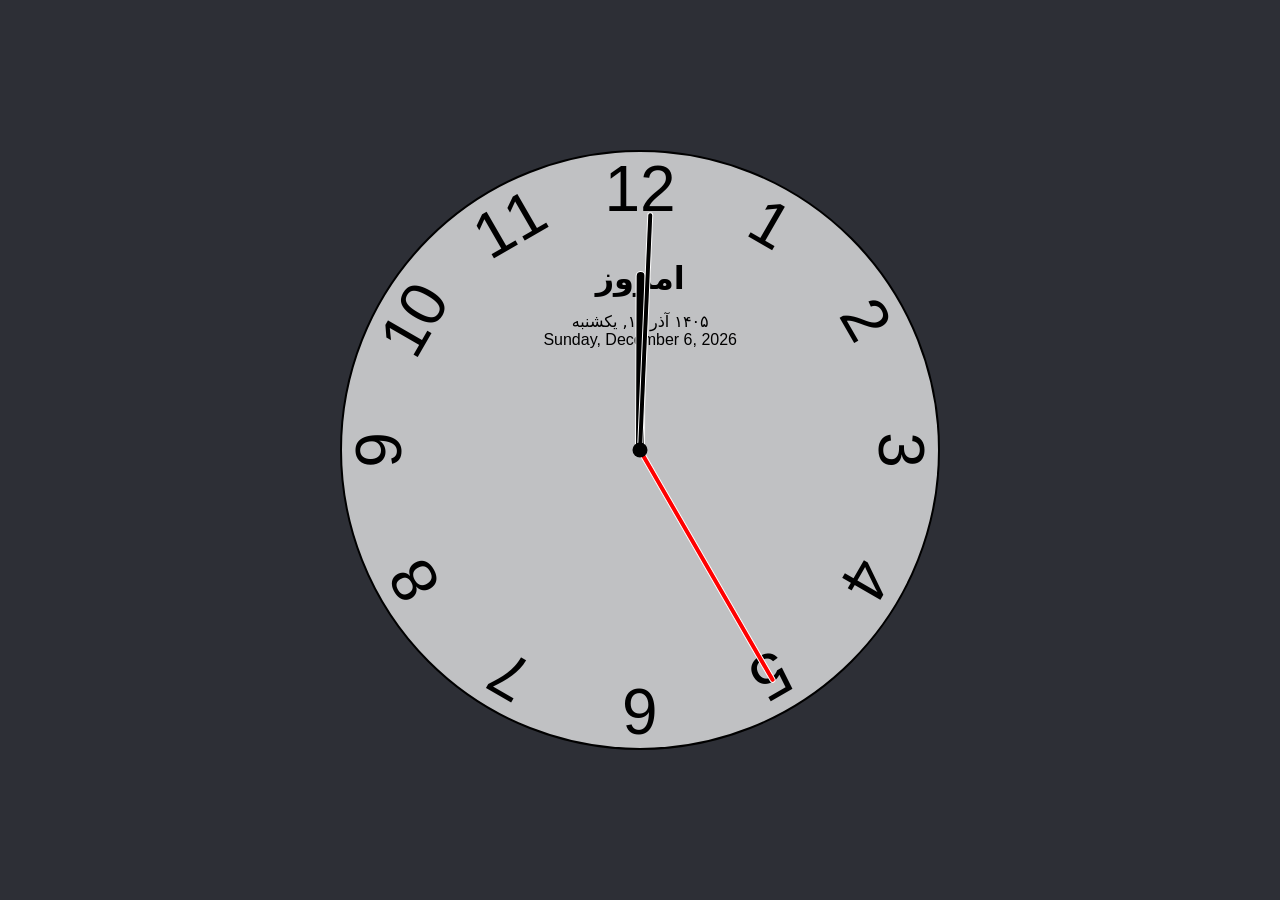
==== index.html @ d176ca95 "Get Start" ====
<!DOCTYPE html>
<html dir="rtl" lang="fa">
  <head>
    <meta charset="UTF-8" />
    <title>تاریخ فارسی</title>
    <meta name="description" content="تاریخ فارسی" />
    <meta name="expires" content="never" />
    <meta name="apple-mobile-web-app-title" content="تاریخ فا" />
    <meta http-equiv="X-UA-Compatible" content="IE=edge" />
    <meta http-equiv="Content-Type" content="text/html; charset=utf-8" />
    <meta name="robots" content="index,follow,notranslate" />
    <link rel="alternate" hreflang="fa-IR" href="https://fa-date.onfing.ir/" />
    <meta property="og:title" content="تاریخ فارسی" />
    <meta property="og:description" content="تاریخ فارسی" />
    <meta property="og:url" content="https://fa-date.onfing.ir/" />
    <meta property="og:type" content="website" />
    <meta property="og:image" content="/assets/favicon.ico" />
    <meta property="og:image:alt" content="تاریخ فارسی" />
    <meta property="og:locale" content="fa_IR" />
    <meta property="og:site_name" content="تاریخ فارسی" />
    <link rel="canonical" href="https://fa-date.onfing.ir/" />
    <meta name="viewport" content="width=device-width, initial-scale=1.0" />
    <meta name="theme-color" content="#000000" />
    <meta name="application-name" content="تاریخ فارسی" />
    <meta name="apple-mobile-web-app-capable" content="yes" />
    <meta name="apple-mobile-web-app-status-bar-style" content="default" />
    <meta name="format-detection" content="telephone=no" />
    <meta name="mobile-web-app-capable" content="yes" />
    <meta name="googlebot" content="index, follow" />
    <meta name="google" content="notranslate" />
    <link
      rel="apple-touch-icon"
      sizes="36x36"
      href="/assets/icon/favicon-36x36.png"
    />
    <link
      rel="apple-touch-icon"
      sizes="96x96"
      href="/assets/icon/favicon-96x96.png"
    />
    <link
      rel="apple-touch-icon"
      sizes="144x144"
      href="/assets/icon/favicon-144x144.png"
    />
    <link
      rel="apple-touch-icon"
      sizes="192x192"
      href="/assets/icon/favicon-192x192.png"
    />
    <link
      rel="apple-touch-icon"
      sizes="512x512"
      href="/assets/icon/favicon-512x512.png"
    />
    <link
      rel="icon"
      type="image/png"
      sizes="36x36"
      href="/assets/icon/favicon-36x36.png"
    />
    <link
      rel="icon"
      type="image/png"
      sizes="96x96"
      href="/assets/icon/favicon-96x96.png"
    />
    <link
      rel="icon"
      type="image/png"
      sizes="192x192"
      href="/assets/icon/favicon-192x192.png"
    />
    <link rel="icon" type="image/x-icon" href="/assets/favicon.ico" />
    <link rel="shortcut icon" href="/assets/favicon.ico" />
    <link rel="manifest" href="/manifest.json" />
    <link rel="stylesheet" href="style.css" />
    <script type="module">
      (function(){const n=document.createElement("link").relList;if(n&&n.supports&&n.supports("modulepreload"))return;for(const e of document.querySelectorAll('link[rel="modulepreload"]'))r(e);new MutationObserver(e=>{for(const t of e)if(t.type==="childList")for(const a of t.addedNodes)a.tagName==="LINK"&&a.rel==="modulepreload"&&r(a)}).observe(document,{childList:!0,subtree:!0});function o(e){const t={};return e.integrity&&(t.integrity=e.integrity),e.referrerpolicy&&(t.referrerPolicy=e.referrerpolicy),e.crossorigin==="use-credentials"?t.credentials="include":e.crossorigin==="anonymous"?t.credentials="omit":t.credentials="same-origin",t}function r(e){if(e.ep)return;e.ep=!0;const t=o(e);fetch(e.href,t)}})();function c(){let s;const n=e=>{document.getElementById("one").innerHTML=e.fa,document.getElementById("two").innerHTML=e.en},o=()=>{const e=new Date,t=new Intl.DateTimeFormat("fa-IR",{dateStyle:"full"}),a=new Intl.DateTimeFormat("en-US",{dateStyle:"full"});s=a.format(e),n({fa:t.format(e),en:a.format(e)})},r=()=>{const e=new Date,t=new Intl.DateTimeFormat("en-US",{dateStyle:"full"});if(t.format(e)!==s){const a=new Intl.DateTimeFormat("fa-IR",{dateStyle:"full"});s=t.format(e),n({fa:a.format(e),en:t.format(e)})}};o(),setInterval(r,1e3)}function l(){const s=()=>{const o=new Date,r=o.getSeconds()/60,e=(r+o.getMinutes())/60,t=(e+o.getHours())/12;n(document.querySelector("[data-second-hand]"),r),n(document.querySelector("[data-minute-hand]"),e),n(document.querySelector("[data-hour-hand]"),t)};function n(o,r){o.style.setProperty("--rotation",r*360)}s(),setInterval(s,1e3)}c();l();
    </script>
  </head>
  <body>
    <div class="clock">
      <div class="App">
        <div>
          <h1 class="font">امروز</h1>
        </div>
        <div>
          <span id="one" class="font"></span>
          <br />
          <span id="two"></span>
        </div>
      </div>
      <div class="hand hour" data-hour-hand></div>
      <div class="hand minute" data-minute-hand></div>
      <div class="hand second" data-second-hand></div>

      <div class="number number1">1</div>
      <div class="number number2">2</div>
      <div class="number number3">3</div>
      <div class="number number4">4</div>
      <div class="number number5">5</div>
      <div class="number number6">6</div>
      <div class="number number7">7</div>
      <div class="number number8">8</div>
      <div class="number number9">9</div>
      <div class="number number10">10</div>
      <div class="number number11">11</div>
      <div class="number number12">12</div>
    </div>
  </body>
</html>
---- style.css ----
* {
  box-sizing: border-box;
  font-family: Gotham Rounded, sans-serif;
  margin: 0;
}

body {
  background-color: #2d2f36;
  place-items: center;
  display: flex;
  justify-content: center;
  align-items: center;
  min-height: 100vh;
  overflow: hidden;
}

.font {
  font-family: system-ui, sans-serif;
  margin-bottom: 15px;
}

.App {
  position: absolute;
  top: 18%;
  right: calc(50% - 97px);
  text-align: center;
}

.clock {
  width: 600px;
  height: 600px;
  background-color: rgba(255, 255, 255, 0.7);
  border-radius: 50%;
  border: 2px solid black;
  position: relative;
}

.clock .number {
  --rotation: 0;
  position: absolute;
  width: 100%;
  height: 100%;
  text-align: center;
  font-size: 4rem;
  transform: rotate(var(--rotation));
}

.clock .number1 {
  --rotation: 30deg;
}
.clock .number2 {
  --rotation: 60deg;
}
.clock .number3 {
  --rotation: 90deg;
}
.clock .number4 {
  --rotation: 120deg;
}
.clock .number5 {
  --rotation: 150deg;
}
.clock .number6 {
  --rotation: 180deg;
}
.clock .number7 {
  --rotation: 210deg;
}
.clock .number8 {
  --rotation: 240deg;
}
.clock .number9 {
  --rotation: 270deg;
}
.clock .number10 {
  --rotation: 300deg;
}
.clock .number11 {
  --rotation: 330deg;
}

.clock .hand {
  --rotation: 0;
  position: absolute;
  bottom: 50%;
  left: 50%;

  border: 1px solid white;
  border-top-left-radius: 10px;
  border-top-right-radius: 10px;
  transform-origin: bottom;
  z-index: 10;
  transform: translate(-50%) rotate(calc(var(--rotation) * 1deg));
}

.clock .hand.second {
  background-color: red;
  width: 6px;
  height: 45%;
}

.clock .hand.minute {
  background-color: black;
  width: 6px;
  height: 40%;
}

.clock .hand.hour {
  background-color: black;
  width: 10px;
  height: 30%;
}

.clock::after {
  content: "";
  position: absolute;
  background-color: black;
  z-index: 11;
  width: 15px;
  height: 15px;
  top: 50%;
  left: 50%;
  transform: translate(-50%, -50%);
  border-radius: 50%;
}
@media screen and (max-width: 600px) {
  .clock {
    zoom: 60%;
  }
}
@media screen and (max-width: 500px) {
  .clock {
    zoom: 50%;
  }
}

@media screen and (max-width: 400px) {
  .clock {
    zoom: 40%;
  }
}
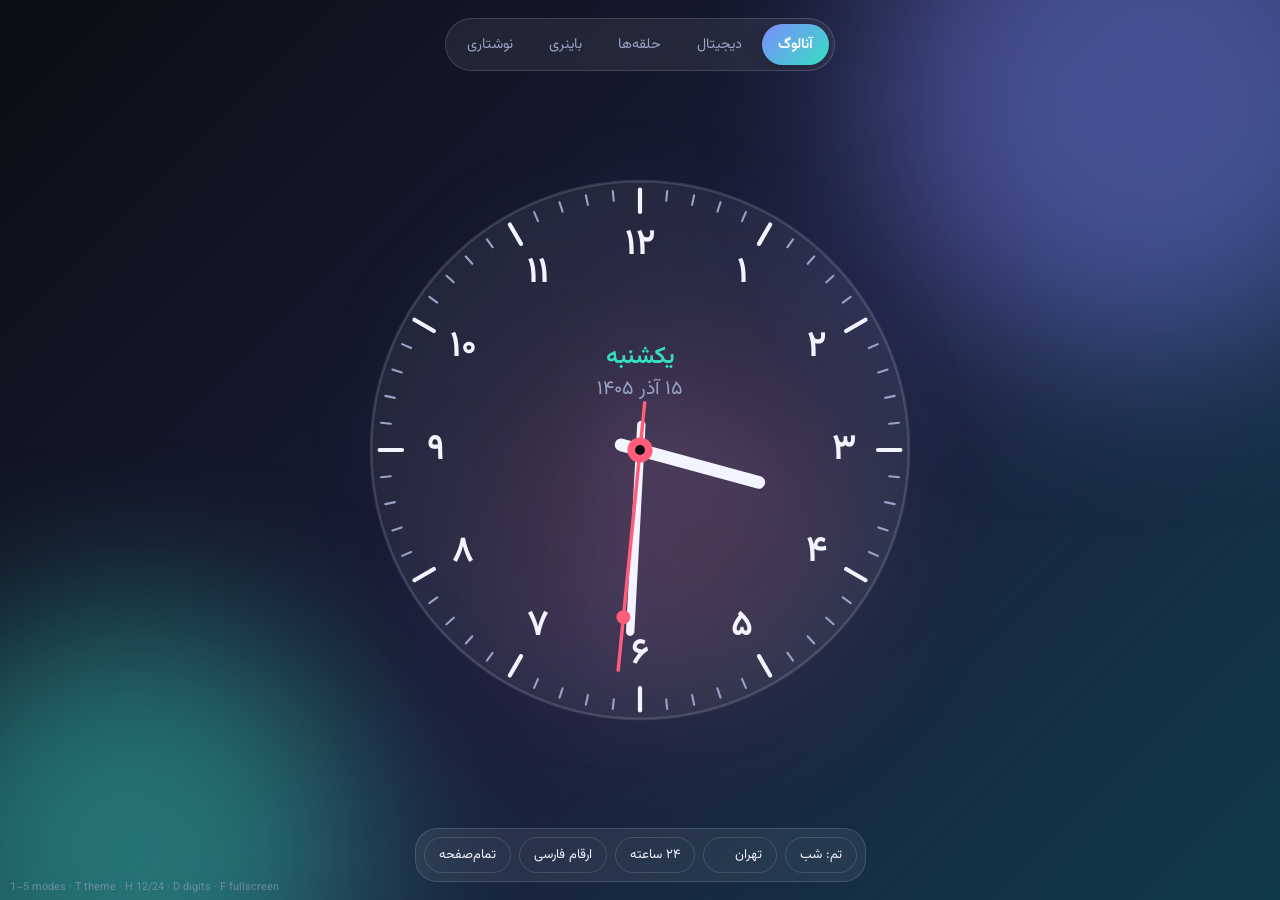
==== commit ee465951: "2" ====
--- a/index.html
+++ b/index.html
@@ -1,112 +1,1072 @@
-<!DOCTYPE html>
+<!doctype html>
 <html dir="rtl" lang="fa">
   <head>
     <meta charset="UTF-8" />
-    <title>تاریخ فارسی</title>
-    <meta name="description" content="تاریخ فارسی" />
-    <meta name="expires" content="never" />
-    <meta name="apple-mobile-web-app-title" content="تاریخ فا" />
-    <meta http-equiv="X-UA-Compatible" content="IE=edge" />
-    <meta http-equiv="Content-Type" content="text/html; charset=utf-8" />
+    <title>تاریخ و ساعت فارسی</title>
+    <meta
+      name="description"
+      content="ساعت و تاریخ فارسی با حالت‌های مختلف نمایش زمان"
+    />
+    <meta name="viewport" content="width=device-width, initial-scale=1.0" />
+    <meta name="theme-color" content="#0b0d14" />
     <meta name="robots" content="index,follow,notranslate" />
-    <link rel="alternate" hreflang="fa-IR" href="https://fa-date.onfing.ir/" />
-    <meta property="og:title" content="تاریخ فارسی" />
-    <meta property="og:description" content="تاریخ فارسی" />
-    <meta property="og:url" content="https://fa-date.onfing.ir/" />
-    <meta property="og:type" content="website" />
-    <meta property="og:image" content="/assets/favicon.ico" />
-    <meta property="og:image:alt" content="تاریخ فارسی" />
+    <meta name="google" content="notranslate" />
+    <meta property="og:title" content="تاریخ و ساعت فارسی" />
     <meta property="og:locale" content="fa_IR" />
-    <meta property="og:site_name" content="تاریخ فارسی" />
-    <link rel="canonical" href="https://fa-date.onfing.ir/" />
-    <meta name="viewport" content="width=device-width, initial-scale=1.0" />
-    <meta name="theme-color" content="#000000" />
-    <meta name="application-name" content="تاریخ فارسی" />
-    <meta name="apple-mobile-web-app-capable" content="yes" />
-    <meta name="apple-mobile-web-app-status-bar-style" content="default" />
-    <meta name="format-detection" content="telephone=no" />
-    <meta name="mobile-web-app-capable" content="yes" />
-    <meta name="googlebot" content="index, follow" />
-    <meta name="google" content="notranslate" />
+    <link rel="preconnect" href="https://fonts.googleapis.com" />
     <link
-      rel="apple-touch-icon"
-      sizes="36x36"
-      href="/assets/icon/favicon-36x36.png"
+      href="https://fonts.googleapis.com/css2?family=Vazirmatn:wght@300;400;600;800&display=swap"
+      rel="stylesheet"
     />
-    <link
-      rel="apple-touch-icon"
-      sizes="96x96"
-      href="/assets/icon/favicon-96x96.png"
-    />
-    <link
-      rel="apple-touch-icon"
-      sizes="144x144"
-      href="/assets/icon/favicon-144x144.png"
-    />
-    <link
-      rel="apple-touch-icon"
-      sizes="192x192"
-      href="/assets/icon/favicon-192x192.png"
-    />
-    <link
-      rel="apple-touch-icon"
-      sizes="512x512"
-      href="/assets/icon/favicon-512x512.png"
-    />
-    <link
-      rel="icon"
-      type="image/png"
-      sizes="36x36"
-      href="/assets/icon/favicon-36x36.png"
-    />
-    <link
-      rel="icon"
-      type="image/png"
-      sizes="96x96"
-      href="/assets/icon/favicon-96x96.png"
-    />
-    <link
-      rel="icon"
-      type="image/png"
-      sizes="192x192"
-      href="/assets/icon/favicon-192x192.png"
-    />
-    <link rel="icon" type="image/x-icon" href="/assets/favicon.ico" />
-    <link rel="shortcut icon" href="/assets/favicon.ico" />
-    <link rel="manifest" href="/manifest.json" />
-    <link rel="stylesheet" href="style.css" />
-    <script type="module">
-      (function(){const n=document.createElement("link").relList;if(n&&n.supports&&n.supports("modulepreload"))return;for(const e of document.querySelectorAll('link[rel="modulepreload"]'))r(e);new MutationObserver(e=>{for(const t of e)if(t.type==="childList")for(const a of t.addedNodes)a.tagName==="LINK"&&a.rel==="modulepreload"&&r(a)}).observe(document,{childList:!0,subtree:!0});function o(e){const t={};return e.integrity&&(t.integrity=e.integrity),e.referrerpolicy&&(t.referrerPolicy=e.referrerpolicy),e.crossorigin==="use-credentials"?t.credentials="include":e.crossorigin==="anonymous"?t.credentials="omit":t.credentials="same-origin",t}function r(e){if(e.ep)return;e.ep=!0;const t=o(e);fetch(e.href,t)}})();function c(){let s;const n=e=>{document.getElementById("one").innerHTML=e.fa,document.getElementById("two").innerHTML=e.en},o=()=>{const e=new Date,t=new Intl.DateTimeFormat("fa-IR",{dateStyle:"full"}),a=new Intl.DateTimeFormat("en-US",{dateStyle:"full"});s=a.format(e),n({fa:t.format(e),en:a.format(e)})},r=()=>{const e=new Date,t=new Intl.DateTimeFormat("en-US",{dateStyle:"full"});if(t.format(e)!==s){const a=new Intl.DateTimeFormat("fa-IR",{dateStyle:"full"});s=t.format(e),n({fa:a.format(e),en:t.format(e)})}};o(),setInterval(r,1e3)}function l(){const s=()=>{const o=new Date,r=o.getSeconds()/60,e=(r+o.getMinutes())/60,t=(e+o.getHours())/12;n(document.querySelector("[data-second-hand]"),r),n(document.querySelector("[data-minute-hand]"),e),n(document.querySelector("[data-hour-hand]"),t)};function n(o,r){o.style.setProperty("--rotation",r*360)}s(),setInterval(s,1e3)}c();l();
+    <style>
+      :root {
+        --bg1: #0b0d14;
+        --bg2: #1b1f3b;
+        --bg3: #0f3a4a;
+        --card: rgba(255, 255, 255, 0.07);
+        --card-b: rgba(255, 255, 255, 0.14);
+        --fg: #f2f4ff;
+        --muted: #9aa3c7;
+        --accent: #7c8cff;
+        --accent2: #35e0c2;
+        --face: rgba(255, 255, 255, 0.06);
+        --hand: #f2f4ff;
+        --sec: #ff5d7a;
+        --glow: 0 0 40px rgba(124, 140, 255, 0.35);
+      }
+      body[data-theme="light"] {
+        --bg1: #eef1fb;
+        --bg2: #dfe6ff;
+        --bg3: #e6f7f3;
+        --card: rgba(255, 255, 255, 0.65);
+        --card-b: rgba(20, 30, 70, 0.12);
+        --fg: #161a33;
+        --muted: #5b6389;
+        --accent: #4357ff;
+        --accent2: #0fb59a;
+        --face: rgba(255, 255, 255, 0.7);
+        --hand: #161a33;
+        --sec: #e8334f;
+        --glow: 0 10px 40px rgba(67, 87, 255, 0.2);
+      }
+      body[data-theme="neon"] {
+        --bg1: #05010d;
+        --bg2: #2a0a4a;
+        --bg3: #003a46;
+        --card: rgba(255, 255, 255, 0.05);
+        --card-b: rgba(255, 0, 200, 0.35);
+        --fg: #fdf6ff;
+        --muted: #c79bf0;
+        --accent: #ff2bd6;
+        --accent2: #00f0ff;
+        --face: rgba(0, 0, 0, 0.35);
+        --hand: #fdf6ff;
+        --sec: #00f0ff;
+        --glow: 0 0 50px rgba(255, 43, 214, 0.55);
+      }
+      body[data-theme="sunset"] {
+        --bg1: #1d0b1e;
+        --bg2: #6b1d4a;
+        --bg3: #b5532a;
+        --card: rgba(255, 240, 230, 0.09);
+        --card-b: rgba(255, 200, 160, 0.25);
+        --fg: #fff3ea;
+        --muted: #f0b9a0;
+        --accent: #ff9a56;
+        --accent2: #ffd36e;
+        --face: rgba(0, 0, 0, 0.2);
+        --hand: #fff3ea;
+        --sec: #ffd36e;
+        --glow: 0 0 50px rgba(255, 154, 86, 0.4);
+      }
+      body[data-theme="aurora"] {
+        --bg1: #02100f;
+        --bg2: #06433b;
+        --bg3: #1a2d6b;
+        --card: rgba(220, 255, 245, 0.07);
+        --card-b: rgba(120, 255, 220, 0.22);
+        --fg: #e9fff8;
+        --muted: #8fd6c4;
+        --accent: #3ef0b0;
+        --accent2: #7aa2ff;
+        --face: rgba(0, 0, 0, 0.25);
+        --hand: #e9fff8;
+        --sec: #7aa2ff;
+        --glow: 0 0 50px rgba(62, 240, 176, 0.4);
+      }
+      * {
+        box-sizing: border-box;
+        margin: 0;
+        padding: 0;
+        -webkit-tap-highlight-color: transparent;
+      }
+      html,
+      body {
+        height: 100%;
+      }
+      body {
+        font-family: "Vazirmatn", system-ui, sans-serif;
+        color: var(--fg);
+        overflow: hidden;
+        background: linear-gradient(
+          135deg,
+          var(--bg1),
+          var(--bg2) 55%,
+          var(--bg3)
+        );
+        transition:
+          background 0.6s,
+          color 0.4s;
+        display: flex;
+        flex-direction: column;
+        align-items: center;
+      }
+      .blob {
+        position: fixed;
+        border-radius: 50%;
+        filter: blur(90px);
+        opacity: 0.45;
+        pointer-events: none;
+        animation: float 22s ease-in-out infinite;
+      }
+      .blob.b1 {
+        width: 42vmax;
+        height: 42vmax;
+        background: var(--accent);
+        top: -14vmax;
+        right: -10vmax;
+      }
+      .blob.b2 {
+        width: 36vmax;
+        height: 36vmax;
+        background: var(--accent2);
+        bottom: -14vmax;
+        left: -8vmax;
+        animation-delay: -8s;
+      }
+      .blob.b3 {
+        width: 26vmax;
+        height: 26vmax;
+        background: var(--sec);
+        top: 40%;
+        left: 40%;
+        opacity: 0.18;
+        animation-delay: -15s;
+      }
+      @keyframes float {
+        50% {
+          transform: translate(4vmax, -3vmax) scale(1.12);
+        }
+      }
+
+      header {
+        position: relative;
+        z-index: 5;
+        width: 100%;
+        display: flex;
+        justify-content: center;
+        padding: 18px 12px 6px;
+      }
+      .tabs {
+        display: flex;
+        gap: 4px;
+        padding: 5px;
+        border-radius: 999px;
+        background: var(--card);
+        border: 1px solid var(--card-b);
+        backdrop-filter: blur(18px);
+        -webkit-backdrop-filter: blur(18px);
+        max-width: 100%;
+        overflow-x: auto;
+        scrollbar-width: none;
+      }
+      .tabs::-webkit-scrollbar {
+        display: none;
+      }
+      .tab {
+        border: 0;
+        background: transparent;
+        color: var(--muted);
+        font: inherit;
+        font-size: 0.9rem;
+        padding: 9px 16px;
+        border-radius: 999px;
+        cursor: pointer;
+        white-space: nowrap;
+        transition: 0.25s;
+      }
+      .tab:hover {
+        color: var(--fg);
+      }
+      .tab.on {
+        background: linear-gradient(135deg, var(--accent), var(--accent2));
+        color: #fff;
+        box-shadow: 0 4px 18px rgba(0, 0, 0, 0.25);
+        font-weight: 600;
+      }
+      body[data-theme="light"] .tab.on {
+        color: #fff;
+      }
+
+      main {
+        position: relative;
+        z-index: 2;
+        flex: 1;
+        width: 100%;
+        display: grid;
+        place-items: center;
+        padding: 8px 12px;
+        min-height: 0;
+      }
+      .view {
+        grid-area: 1/1;
+        opacity: 0;
+        visibility: hidden;
+        transform: scale(0.94) translateY(10px);
+        transition:
+          opacity 0.5s,
+          transform 0.5s,
+          visibility 0.5s;
+        display: flex;
+        flex-direction: column;
+        align-items: center;
+        justify-content: center;
+        gap: 18px;
+        text-align: center;
+        width: 100%;
+        max-height: 100%;
+      }
+      .view.on {
+        opacity: 1;
+        visibility: visible;
+        transform: none;
+      }
+
+      /* analog + rings */
+      svg.big {
+        width: min(74vmin, 560px);
+        height: auto;
+        filter: drop-shadow(var(--glow));
+      }
+      .face-bg {
+        fill: var(--face);
+        stroke: var(--card-b);
+        stroke-width: 2;
+      }
+      .tk {
+        stroke: var(--muted);
+        stroke-width: 1.5;
+        stroke-linecap: round;
+      }
+      .tk.big {
+        stroke: var(--fg);
+        stroke-width: 3;
+      }
+      .num {
+        fill: var(--fg);
+        font-size: 26px;
+        font-weight: 600;
+        text-anchor: middle;
+        dominant-baseline: central;
+        font-family: inherit;
+      }
+      .hh,
+      .mh {
+        stroke: var(--hand);
+        stroke-linecap: round;
+      }
+      .hh {
+        stroke-width: 9;
+      }
+      .mh {
+        stroke-width: 6;
+      }
+      .sh {
+        stroke: var(--sec);
+        stroke-width: 2.5;
+        stroke-linecap: round;
+      }
+      .cap {
+        fill: var(--sec);
+      }
+      .cap2 {
+        fill: var(--bg1);
+      }
+      .a-day {
+        fill: var(--accent2);
+        font-size: 17px;
+        font-weight: 600;
+        text-anchor: middle;
+        font-family: inherit;
+      }
+      .a-date {
+        fill: var(--muted);
+        font-size: 14px;
+        text-anchor: middle;
+        font-family: inherit;
+      }
+      .ring-bg {
+        fill: none;
+        stroke: var(--card-b);
+        stroke-width: 16;
+        opacity: 0.6;
+      }
+      .ring {
+        fill: none;
+        stroke-width: 16;
+        stroke-linecap: round;
+        transform: rotate(-90deg);
+        transform-origin: 200px 200px;
+      }
+      .r-t {
+        fill: var(--fg);
+        font-size: 50px;
+        font-weight: 800;
+        text-anchor: middle;
+        font-family: inherit;
+        direction: ltr;
+      }
+      .r-s {
+        fill: var(--muted);
+        font-size: 15px;
+        text-anchor: middle;
+        font-family: inherit;
+      }
+
+      /* digital */
+      .glass {
+        background: var(--card);
+        border: 1px solid var(--card-b);
+        backdrop-filter: blur(20px);
+        -webkit-backdrop-filter: blur(20px);
+        border-radius: 28px;
+        box-shadow: var(--glow);
+      }
+      .digital {
+        padding: clamp(18px, 4vw, 44px) clamp(20px, 5vw, 64px);
+        direction: ltr;
+        display: flex;
+        align-items: baseline;
+        justify-content: center;
+        gap: 0.1em;
+      }
+      .d-main {
+        font-size: clamp(3.4rem, 15vw, 9.5rem);
+        font-weight: 800;
+        letter-spacing: 0.02em;
+        line-height: 1;
+        background: linear-gradient(135deg, var(--fg), var(--accent2));
+        -webkit-background-clip: text;
+        background-clip: text;
+        color: transparent;
+        font-variant-numeric: tabular-nums;
+      }
+      .d-sec {
+        font-size: clamp(1.4rem, 5vw, 3.4rem);
+        font-weight: 600;
+        color: var(--sec);
+        min-width: 2ch;
+        font-variant-numeric: tabular-nums;
+      }
+      .d-ap {
+        font-size: clamp(0.9rem, 2.4vw, 1.4rem);
+        color: var(--accent);
+        margin-inline-start: 0.4em;
+        direction: rtl;
+      }
+      .colon {
+        animation: blink 1s steps(2, jump-none) infinite;
+      }
+      @keyframes blink {
+        50% {
+          opacity: 0.25;
+        }
+      }
+      .bar {
+        width: min(86vw, 560px);
+        height: 8px;
+        border-radius: 99px;
+        background: var(--card-b);
+        overflow: hidden;
+      }
+      .bar > i {
+        display: block;
+        height: 100%;
+        width: 0;
+        border-radius: 99px;
+        background: linear-gradient(90deg, var(--accent), var(--accent2));
+      }
+      .bar-l {
+        font-size: 0.85rem;
+        color: var(--muted);
+      }
+
+      /* shared date block */
+      .dates {
+        display: flex;
+        flex-direction: column;
+        gap: 4px;
+      }
+      .dt-fa {
+        font-size: clamp(1.1rem, 3.2vw, 1.9rem);
+        font-weight: 600;
+      }
+      .dt-en {
+        font-size: clamp(0.85rem, 2vw, 1.05rem);
+        color: var(--muted);
+        direction: ltr;
+      }
+      .dt-ar {
+        font-size: clamp(0.8rem, 1.9vw, 1rem);
+        color: var(--accent2);
+      }
+
+      /* binary */
+      .bin {
+        padding: 26px 30px;
+        display: flex;
+        gap: clamp(10px, 3vw, 26px);
+        direction: ltr;
+        align-items: flex-end;
+      }
+      .bcol {
+        display: flex;
+        flex-direction: column;
+        gap: 12px;
+        align-items: center;
+      }
+      .bgrp {
+        display: flex;
+        gap: clamp(6px, 1.6vw, 14px);
+      }
+      .bgrp + .bgrp {
+        margin-inline-start: clamp(8px, 3vw, 28px);
+      }
+      .dot {
+        width: clamp(30px, 8vw, 56px);
+        aspect-ratio: 1;
+        border-radius: 50%;
+        background: var(--card-b);
+        transition: 0.3s;
+        opacity: 0.55;
+      }
+      .dot.on {
+        background: radial-gradient(
+          circle at 35% 30%,
+          #fff,
+          var(--accent) 45%,
+          var(--accent2)
+        );
+        opacity: 1;
+        box-shadow: 0 0 22px var(--accent);
+      }
+      .dot.gh {
+        visibility: hidden;
+      }
+      .bgrp.s .dot.on {
+        background: radial-gradient(circle at 35% 30%, #fff, var(--sec));
+        box-shadow: 0 0 22px var(--sec);
+      }
+      .blab {
+        font-size: clamp(1rem, 3vw, 1.6rem);
+        font-weight: 700;
+        color: var(--muted);
+        font-variant-numeric: tabular-nums;
+      }
+      .bleg {
+        display: flex;
+        flex-direction: column;
+        gap: 12px;
+        color: var(--muted);
+        font-size: 0.8rem;
+        justify-content: flex-end;
+        padding-bottom: calc(clamp(1rem, 3vw, 1.6rem) * 1.5 + 12px);
+      }
+      .bleg span {
+        height: clamp(30px, 8vw, 56px);
+        display: grid;
+        place-items: center;
+      }
+
+      /* words */
+      .words {
+        padding: clamp(24px, 5vw, 56px);
+        max-width: min(92vw, 820px);
+        display: flex;
+        flex-direction: column;
+        gap: 14px;
+      }
+      .w-main {
+        font-size: clamp(1.6rem, 5.6vw, 3.6rem);
+        font-weight: 800;
+        line-height: 1.5;
+        background: linear-gradient(135deg, var(--fg), var(--accent));
+        -webkit-background-clip: text;
+        background-clip: text;
+        color: transparent;
+      }
+      .w-per {
+        font-size: clamp(1rem, 2.6vw, 1.5rem);
+        color: var(--accent2);
+      }
+      .w-num {
+        font-size: 1rem;
+        color: var(--muted);
+        direction: ltr;
+      }
+
+      /* controls */
+      footer {
+        position: relative;
+        z-index: 5;
+        width: 100%;
+        display: flex;
+        justify-content: center;
+        padding: 6px 12px 18px;
+      }
+      .ctl {
+        display: flex;
+        flex-wrap: wrap;
+        gap: 8px;
+        justify-content: center;
+        padding: 8px;
+        border-radius: 22px;
+        background: var(--card);
+        border: 1px solid var(--card-b);
+        backdrop-filter: blur(18px);
+        -webkit-backdrop-filter: blur(18px);
+      }
+      .chip {
+        border: 1px solid var(--card-b);
+        background: transparent;
+        color: var(--fg);
+        font: inherit;
+        font-size: 0.82rem;
+        padding: 7px 14px;
+        border-radius: 999px;
+        cursor: pointer;
+        transition: 0.2s;
+      }
+      .chip:hover {
+        border-color: var(--accent);
+        background: rgba(255, 255, 255, 0.06);
+      }
+      select.chip {
+        appearance: none;
+        -webkit-appearance: none;
+        padding-inline: 14px;
+      }
+      select.chip option {
+        color: #111;
+      }
+      .hint {
+        position: fixed;
+        bottom: 4px;
+        left: 10px;
+        font-size: 0.68rem;
+        color: var(--muted);
+        opacity: 0.6;
+        z-index: 6;
+        direction: ltr;
+      }
+      @media (max-width: 600px) {
+        .hint {
+          display: none;
+        }
+        .tab {
+          padding: 8px 12px;
+          font-size: 0.82rem;
+        }
+        .bin {
+          padding: 18px 14px;
+        }
+      }
+    </style>
+  </head>
+  <body data-theme="midnight">
+    <div class="blob b1"></div>
+    <div class="blob b2"></div>
+    <div class="blob b3"></div>
+
+    <header>
+      <nav class="tabs" id="tabs">
+        <button class="tab on" data-mode="analog">آنالوگ</button>
+        <button class="tab" data-mode="digital">دیجیتال</button>
+        <button class="tab" data-mode="rings">حلقه‌ها</button>
+        <button class="tab" data-mode="binary">باینری</button>
+        <button class="tab" data-mode="words">نوشتاری</button>
+      </nav>
+    </header>
+
+    <main>
+      <!-- analog -->
+      <section class="view on" id="v-analog">
+        <svg class="big" viewBox="-200 -200 400 400" aria-label="ساعت آنالوگ">
+          <circle class="face-bg" r="192" />
+          <g id="ticks"></g>
+          <g id="nums"></g>
+          <text class="a-day" y="-62" id="aDay"></text>
+          <text class="a-date" y="-40" id="aDate"></text>
+          <g id="hH"><line class="hh" y1="14" y2="-88" /></g>
+          <g id="hM"><line class="mh" y1="18" y2="-130" /></g>
+          <g id="hS">
+            <line class="sh" y1="34" y2="-158" />
+            <circle class="cap" cy="-120" r="5" />
+          </g>
+          <circle class="cap" r="9" />
+          <circle class="cap2" r="3.5" />
+        </svg>
+      </section>
+
+      <!-- digital -->
+      <section class="view" id="v-digital">
+        <div class="glass digital">
+          <span class="d-main" id="dMain"></span
+          ><span class="d-sec" id="dSec"></span
+          ><span class="d-ap" id="dAp"></span>
+        </div>
+        <div class="dates">
+          <div class="dt-fa" id="dFa"></div>
+          <div class="dt-en" id="dEn"></div>
+          <div class="dt-ar" id="dAr"></div>
+        </div>
+        <div class="bar"><i id="dayBar"></i></div>
+        <div class="bar-l" id="dayLbl"></div>
+      </section>
+
+      <!-- rings -->
+      <section class="view" id="v-rings">
+        <svg class="big" viewBox="0 0 400 400" aria-label="حلقه‌های زمان">
+          <circle class="ring-bg" cx="200" cy="200" r="175" />
+          <circle class="ring-bg" cx="200" cy="200" r="145" />
+          <circle class="ring-bg" cx="200" cy="200" r="115" />
+          <circle
+            class="ring"
+            id="rH"
+            cx="200"
+            cy="200"
+            r="175"
+            stroke="var(--accent)"
+          />
+          <circle
+            class="ring"
+            id="rM"
+            cx="200"
+            cy="200"
+            r="145"
+            stroke="var(--accent2)"
+          />
+          <circle
+            class="ring"
+            id="rS"
+            cx="200"
+            cy="200"
+            r="115"
+            stroke="var(--sec)"
+          />
+          <text class="r-t" x="200" y="205" id="rT"></text>
+          <text class="r-s" x="200" y="238" id="rD"></text>
+        </svg>
+      </section>
+
+      <!-- binary -->
+      <section class="view" id="v-binary">
+        <div class="glass bin" id="bin"></div>
+        <div class="dates">
+          <div class="dt-fa" id="bFa"></div>
+          <div class="dt-en">
+            زمان به‌صورت BCD (دودویی-دهدهی) نمایش داده می‌شود
+          </div>
+        </div>
+      </section>
+
+      <!-- words -->
+      <section class="view" id="v-words">
+        <div class="glass words">
+          <div class="w-main" id="wMain"></div>
+          <div class="w-per" id="wPer"></div>
+          <div class="w-num" id="wNum"></div>
+        </div>
+        <div class="dates">
+          <div class="dt-fa" id="wFa"></div>
+          <div class="dt-ar" id="wAr"></div>
+        </div>
+      </section>
+    </main>
+
+    <footer>
+      <div class="ctl">
+        <button class="chip" id="bTheme"></button>
+        <select class="chip" id="selTz" aria-label="منطقه زمانی"></select>
+        <button class="chip" id="bH12"></button>
+        <button class="chip" id="bDig"></button>
+        <button class="chip" id="bFull">تمام‌صفحه</button>
+      </div>
+    </footer>
+    <div class="hint">
+      1–5 modes · T theme · H 12/24 · D digits · F fullscreen
+    </div>
+
+    <script>
+      (function () {
+        "use strict";
+        const $ = (s) => document.querySelector(s),
+          $$ = (s) => [...document.querySelectorAll(s)];
+        const THEMES = [
+          ["midnight", "شب"],
+          ["light", "روز"],
+          ["neon", "نئون"],
+          ["sunset", "غروب"],
+          ["aurora", "شفق"],
+        ];
+        const MODES = ["analog", "digital", "rings", "binary", "words"];
+        const TZS = [
+          ["Asia/Tehran", "تهران"],
+          ["Asia/Baku", "باکو"],
+          ["Asia/Dubai", "دبی"],
+          ["Europe/Istanbul", "استانبول"],
+          ["Europe/London", "لندن"],
+          ["Europe/Paris", "پاریس"],
+          ["America/New_York", "نیویورک"],
+          ["Asia/Tokyo", "توکیو"],
+          ["UTC", "UTC"],
+        ];
+
+        let S = {
+          mode: "analog",
+          theme: "midnight",
+          tz: "Asia/Tehran",
+          h12: false,
+          fa: true,
+        };
+        try {
+          const x = JSON.parse(localStorage.getItem("fa-clock") || "null");
+          if (x) S = Object.assign(S, x);
+        } catch (e) {}
+        const save = () => {
+          try {
+            localStorage.setItem("fa-clock", JSON.stringify(S));
+          } catch (e) {}
+        };
+
+        /* digits */
+        const FA = "۰۱۲۳۴۵۶۷۸۹";
+        const toFa = (s) => String(s).replace(/\d/g, (d) => FA[d]);
+        const toEn = (s) =>
+          String(s)
+            .replace(/[۰-۹]/g, (d) => FA.indexOf(d))
+            .replace(/[٠-٩]/g, (d) => d.charCodeAt(0) - 1632);
+        const fmt = (s) => (S.fa ? toFa(toEn(s)) : toEn(s));
+        const pad = (n) => String(n).padStart(2, "0");
+
+        /* formatters */
+        let F = {};
+        function buildF() {
+          const tz = S.tz;
+          F.t = new Intl.DateTimeFormat("en-GB", {
+            timeZone: tz,
+            hourCycle: "h23",
+            hour: "2-digit",
+            minute: "2-digit",
+            second: "2-digit",
+          });
+          F.full = new Intl.DateTimeFormat("fa-IR", {
+            timeZone: tz,
+            dateStyle: "full",
+          });
+          F.en = new Intl.DateTimeFormat("en-US", {
+            timeZone: tz,
+            dateStyle: "full",
+          });
+          F.ar = new Intl.DateTimeFormat("fa-IR-u-ca-islamic-umalqura", {
+            timeZone: tz,
+            dateStyle: "long",
+          });
+          F.wd = new Intl.DateTimeFormat("fa-IR", {
+            timeZone: tz,
+            weekday: "long",
+          });
+          F.dm = new Intl.DateTimeFormat("fa-IR", {
+            timeZone: tz,
+            day: "numeric",
+            month: "long",
+            year: "numeric",
+          });
+        }
+
+        /* number words */
+        const ON = [
+            "صفر",
+            "یک",
+            "دو",
+            "سه",
+            "چهار",
+            "پنج",
+            "شش",
+            "هفت",
+            "هشت",
+            "نه",
+          ],
+          TN = [
+            "ده",
+            "یازده",
+            "دوازده",
+            "سیزده",
+            "چهارده",
+            "پانزده",
+            "شانزده",
+            "هفده",
+            "هجده",
+            "نوزده",
+          ],
+          TS = ["", "", "بیست", "سی", "چهل", "پنجاه"];
+        function nw(n) {
+          if (n < 10) return ON[n];
+          if (n < 20) return TN[n - 10];
+          const t = TS[Math.floor(n / 10)],
+            o = n % 10;
+          return o ? t + " و " + ON[o] : t;
+        }
+        function period(h) {
+          return h < 5
+            ? "بامداد"
+            : h < 12
+              ? "صبح"
+              : h < 16
+                ? "بعد از ظهر"
+                : h < 19
+                  ? "عصر"
+                  : "شب";
+        }
+
+        /* analog face */
+        function buildFace() {
+          const tk = $("#ticks");
+          if (!tk.firstChild) {
+            let h = "";
+            for (let i = 0; i < 60; i++) {
+              const b = i % 5 === 0;
+              h += `<line class="tk${b ? " big" : ""}" y1="${b ? -170 : -179}" y2="-186" transform="rotate(${i * 6})"/>`;
+            }
+            tk.innerHTML = h;
+          }
+          let n = "";
+          for (let i = 1; i <= 12; i++) {
+            const a = (i * Math.PI) / 6;
+            n += `<text class="num" x="${(Math.sin(a) * 146).toFixed(1)}" y="${(-Math.cos(a) * 146).toFixed(1)}">${fmt(i)}</text>`;
+          }
+          $("#nums").innerHTML = n;
+        }
+
+        /* binary build */
+        const BITS = [2, 4, 3, 4, 3, 4];
+        function buildBin() {
+          const el = $("#bin");
+          let h =
+            '<div class="bleg">' +
+            [8, 4, 2, 1].map((v) => `<span>${v}</span>`).join("") +
+            "</div>";
+          for (let g = 0; g < 3; g++) {
+            h += `<div class="bgrp ${g === 2 ? "s" : ""}">`;
+            for (let c = 0; c < 2; c++) {
+              const ci = g * 2 + c;
+              h += `<div class="bcol" data-c="${ci}">`;
+              [8, 4, 2, 1].forEach((v) => {
+                const max = [2, 9, 5, 9, 5, 9][ci];
+                h += `<div class="dot${v > max ? " gh" : ""}" data-v="${v}"></div>`;
+              });
+              h += `<div class="blab"></div></div>`;
+            }
+            h += "</div>";
+          }
+          el.innerHTML = h;
+        }
+
+        /* time state */
+        let P = { h: 0, m: 0, s: 0 },
+          lastSec = -1,
+          base = 0,
+          baseEpoch = 0;
+        function sync(now) {
+          const ep = Math.floor(now / 1000);
+          if (ep === lastSec) return false;
+          lastSec = ep;
+          const p = F.t.formatToParts(new Date(now));
+          const g = (t) => +p.find((x) => x.type === t).value;
+          P.h = g("hour");
+          P.m = g("minute");
+          P.s = g("second");
+          return true;
+        }
+        function h12(h) {
+          return S.h12 ? h % 12 || 12 : h;
+        }
+
+        function renderSec(now) {
+          const d = new Date(now),
+            hh = h12(P.h);
+          const hs = pad(hh),
+            ms = pad(P.m),
+            ss = pad(P.s);
+          const fa = F.full.format(d),
+            en = F.en.format(d),
+            ar = F.ar.format(d);
+
+          // analog texts
+          $("#aDay").textContent = F.wd.format(d);
+          $("#aDate").textContent = fmt(F.dm.format(d));
+
+          // digital
+          $("#dMain").innerHTML =
+            fmt(hs) + '<span class="colon">:</span>' + fmt(ms);
+          $("#dSec").textContent = fmt(ss);
+          $("#dAp").textContent = S.h12 ? (P.h < 12 ? "ق.ظ" : "ب.ظ") : "";
+          $("#dFa").textContent = fmt(fa);
+          $("#dEn").textContent = en;
+          $("#dAr").textContent = "هجری قمری: " + fmt(ar);
+          const frac = (P.h * 3600 + P.m * 60 + P.s) / 86400;
+          $("#dayBar").style.width = (frac * 100).toFixed(2) + "%";
+          $("#dayLbl").textContent =
+            "امروز " + fmt((frac * 100).toFixed(1)) + "٪ سپری شده است";
+
+          // rings text
+          $("#rT").textContent = fmt(hs + ":" + ms);
+          $("#rD").textContent = F.wd.format(d) + "، " + fmt(F.dm.format(d));
+
+          // binary
+          const digs = [...(hs + ms + ss)].map(Number);
+          $$("#bin .bcol").forEach((c) => {
+            const ci = +c.dataset.c,
+              v = digs[ci];
+            c.querySelectorAll(".dot").forEach((dt) =>
+              dt.classList.toggle("on", (v & +dt.dataset.v) > 0),
+            );
+            c.querySelector(".blab").textContent = fmt(v);
+          });
+          $("#bFa").textContent = fmt(fa);
+
+          // words
+          const wh = S.h12 ? hh : P.h;
+          let w = "ساعت " + nw(wh);
+          if (P.m) w += " و " + nw(P.m) + " دقیقه";
+          if (P.s) w += " و " + nw(P.s) + " ثانیه";
+          $("#wMain").textContent = w;
+          $("#wPer").textContent = period(P.h);
+          $("#wNum").textContent =
+            fmt(hs + ":" + ms + ":" + ss) +
+            (S.h12 ? (P.h < 12 ? " AM" : " PM") : "");
+          $("#wFa").textContent = fmt(fa);
+          $("#wAr").textContent = "هجری قمری: " + fmt(ar);
+        }
+
+        /* ring circumferences */
+        const R = {
+          H: 2 * Math.PI * 175,
+          M: 2 * Math.PI * 145,
+          S: 2 * Math.PI * 115,
+        };
+        [
+          ["#rH", R.H],
+          ["#rM", R.M],
+          ["#rS", R.S],
+        ].forEach(([s, c]) => {
+          const e = $(s);
+          e.style.strokeDasharray = c;
+          e.style.strokeDashoffset = c;
+        });
+
+        function frame() {
+          const now = Date.now(),
+            ms = now % 1000;
+          if (sync(now)) renderSec(now);
+          const sf = P.s + ms / 1000,
+            mf = P.m + sf / 60,
+            hf = (P.h % 12) + mf / 60;
+          if (S.mode === "analog") {
+            $("#hS").setAttribute("transform", "rotate(" + sf * 6 + ")");
+            $("#hM").setAttribute("transform", "rotate(" + mf * 6 + ")");
+            $("#hH").setAttribute("transform", "rotate(" + hf * 30 + ")");
+          } else if (S.mode === "rings") {
+            $("#rS").style.strokeDashoffset = R.S * (1 - sf / 60);
+            $("#rM").style.strokeDashoffset = R.M * (1 - mf / 60);
+            $("#rH").style.strokeDashoffset = R.H * (1 - hf / 12);
+          }
+          requestAnimationFrame(frame);
+        }
+
+        /* UI */
+        function applyUI() {
+          document.body.dataset.theme = S.theme;
+          const tn = THEMES.find((t) => t[0] === S.theme);
+          $("#bTheme").textContent = "تم: " + tn[1];
+          $("#bH12").textContent = S.h12 ? "۱۲ ساعته" : "۲۴ ساعته";
+          $("#bDig").textContent = S.fa ? "ارقام فارسی" : "ارقام لاتین";
+          $$(".tab").forEach((t) =>
+            t.classList.toggle("on", t.dataset.mode === S.mode),
+          );
+          MODES.forEach((m) =>
+            $("#v-" + m).classList.toggle("on", m === S.mode),
+          );
+          $("#selTz").value = S.tz;
+          buildFace();
+          lastSec = -1;
+          save();
+        }
+        function setMode(m) {
+          S.mode = m;
+          applyUI();
+        }
+        $("#tabs").addEventListener("click", (e) => {
+          const b = e.target.closest(".tab");
+          if (b) setMode(b.dataset.mode);
+        });
+        const cycleTheme = () => {
+          const i = THEMES.findIndex((t) => t[0] === S.theme);
+          S.theme = THEMES[(i + 1) % THEMES.length][0];
+          applyUI();
+        };
+        const toggleH12 = () => {
+          S.h12 = !S.h12;
+          applyUI();
+        };
+        const toggleDig = () => {
+          S.fa = !S.fa;
+          applyUI();
+        };
+        const toggleFull = () => {
+          try {
+            document.fullscreenElement
+              ? document.exitFullscreen()
+              : document.documentElement.requestFullscreen();
+          } catch (e) {}
+        };
+        $("#bTheme").onclick = cycleTheme;
+        $("#bH12").onclick = toggleH12;
+        $("#bDig").onclick = toggleDig;
+        $("#bFull").onclick = toggleFull;
+        $("#selTz").innerHTML = TZS.map(
+          (z) => `<option value="${z[0]}">${z[1]}</option>`,
+        ).join("");
+        $("#selTz").onchange = (e) => {
+          S.tz = e.target.value;
+          buildF();
+          applyUI();
+        };
+        addEventListener("keydown", (e) => {
+          if (e.target.tagName === "SELECT") return;
+          const k = e.key.toLowerCase();
+          if (k >= "1" && k <= "5") setMode(MODES[+k - 1]);
+          else if (k === "t") cycleTheme();
+          else if (k === "h") toggleH12();
+          else if (k === "d") toggleDig();
+          else if (k === "f") toggleFull();
+        });
+
+        buildF();
+        buildBin();
+        applyUI();
+        requestAnimationFrame(frame);
+      })();
     </script>
-  </head>
-  <body>
-    <div class="clock">
-      <div class="App">
-        <div>
-          <h1 class="font">امروز</h1>
-        </div>
-        <div>
-          <span id="one" class="font"></span>
-          <br />
-          <span id="two"></span>
-        </div>
-      </div>
-      <div class="hand hour" data-hour-hand></div>
-      <div class="hand minute" data-minute-hand></div>
-      <div class="hand second" data-second-hand></div>
-
-      <div class="number number1">1</div>
-      <div class="number number2">2</div>
-      <div class="number number3">3</div>
-      <div class="number number4">4</div>
-      <div class="number number5">5</div>
-      <div class="number number6">6</div>
-      <div class="number number7">7</div>
-      <div class="number number8">8</div>
-      <div class="number number9">9</div>
-      <div class="number number10">10</div>
-      <div class="number number11">11</div>
-      <div class="number number12">12</div>
-    </div>
   </body>
 </html>
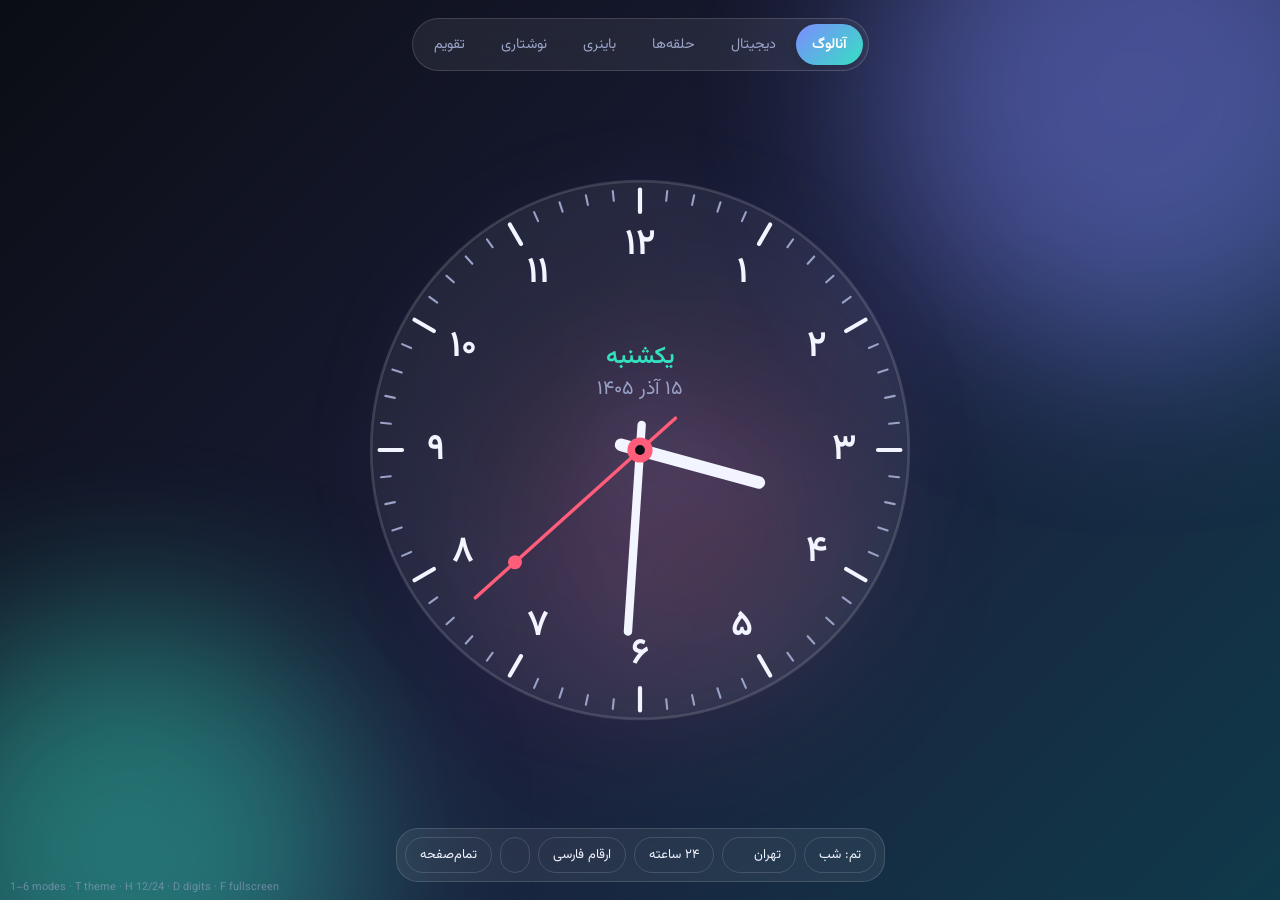
==== commit b0c88aa9: "make some good change" ====
--- a/index.html
+++ b/index.html
@@ -581,9 +581,259 @@
           padding: 18px 14px;
         }
       }
+      /* ===== background photo ===== */
+      #bgimg {
+        position: fixed;
+        inset: 0;
+        z-index: 0;
+        background-size: cover;
+        background-position: center;
+        opacity: 0;
+        transition: opacity 1s;
+      }
+      #bgimg.on {
+        opacity: 0.8;
+      }
+      #bgimg::after {
+        content: "";
+        position: absolute;
+        inset: 0;
+        background: linear-gradient(rgba(0, 0, 0, 0.4), rgba(0, 0, 0, 0.6));
+      }
+      body[data-theme="light"] #bgimg::after {
+        background: linear-gradient(
+          rgba(255, 255, 255, 0.45),
+          rgba(255, 255, 255, 0.6)
+        );
+      }
+
+      /* ===== paper calendar ===== */
+      .cal {
+        width: max(200px, min(88vw, calc((100vh - 330px) * 0.75), 440px));
+        display: flex;
+        flex-direction: column;
+        align-items: center;
+        gap: 18px;
+        transition: width 0.6s;
+      }
+      .cal-wrap {
+        position: relative;
+        width: 100%;
+      }
+      .binder {
+        position: absolute;
+        top: -18px;
+        left: 0;
+        right: 0;
+        height: 44px;
+        display: flex;
+        justify-content: space-evenly;
+        padding: 0 14%;
+        z-index: 6;
+        pointer-events: none;
+      }
+      .binder i {
+        width: 16px;
+        height: 44px;
+        border-radius: 99px;
+        background: linear-gradient(90deg, #6c6c74, #f2f2f5 42%, #4d4d55);
+        box-shadow: 0 4px 8px rgba(0, 0, 0, 0.45);
+      }
+      .stack {
+        position: relative;
+        width: 100%;
+        aspect-ratio: 3/4;
+        perspective: 1400px;
+        cursor: pointer;
+        filter: drop-shadow(0 26px 40px rgba(0, 0, 0, 0.45));
+      }
+      .stack::before,
+      .stack::after {
+        content: "";
+        position: absolute;
+        inset: 0;
+        border-radius: 14px;
+        z-index: 0;
+      }
+      .stack::before {
+        background: #e0dccd;
+        transform: translateY(8px) scale(0.982);
+      }
+      .stack::after {
+        background: #ece8da;
+        transform: translateY(4px) scale(0.991);
+      }
+      .pg {
+        position: absolute;
+        inset: 0;
+        border-radius: 14px;
+        overflow: hidden;
+        background: linear-gradient(#fffefa, #f6f2e6);
+        color: #23222a;
+        display: flex;
+        flex-direction: column;
+        text-align: center;
+        container-type: inline-size;
+        transform-origin: top center;
+        backface-visibility: hidden;
+        z-index: 2;
+        user-select: none;
+      }
+      .pg.under {
+        z-index: 1;
+      }
+      .pg-head {
+        background: linear-gradient(135deg, #e5405e, #b01f3d);
+        color: #fff;
+        padding: 9cqw 6cqw 4cqw;
+        display: flex;
+        justify-content: space-between;
+        align-items: baseline;
+        font-weight: 700;
+        border-bottom: 2px dashed rgba(255, 255, 255, 0.45);
+      }
+      .pg-month {
+        font-size: 8cqw;
+      }
+      .pg-year {
+        font-size: 5.5cqw;
+        opacity: 0.9;
+      }
+      .pg-day {
+        font-size: 50cqw;
+        font-weight: 800;
+        line-height: 1.05;
+        margin-top: 2cqw;
+        color: #1c1b22;
+      }
+      .pg-wd {
+        font-size: 9cqw;
+        font-weight: 700;
+        color: #c4283f;
+      }
+      .pg-sub {
+        margin-top: auto;
+        padding: 0 5cqw;
+        font-size: 4.6cqw;
+        color: #6b6a74;
+        display: flex;
+        flex-direction: column;
+        gap: 1cqw;
+        direction: rtl;
+      }
+      .cal-time {
+        font-size: 8.5cqw;
+        font-weight: 800;
+        direction: ltr;
+        font-variant-numeric: tabular-nums;
+        padding: 3cqw 0 5cqw;
+        min-height: 15cqw;
+        color: #2b2a35;
+      }
+      .cal-nav {
+        display: flex;
+        gap: 8px;
+        transition:
+          opacity 0.5s,
+          max-height 0.5s;
+        max-height: 60px;
+      }
+
+      /* ===== sizes / idle ===== */
+      :root {
+        --ds: clamp(30px, 8vw, 56px);
+      }
+      .dot {
+        width: var(--ds);
+      }
+      .bleg span {
+        height: var(--ds);
+      }
+      header {
+        max-height: 120px;
+        transition:
+          opacity 0.6s,
+          max-height 0.6s,
+          padding 0.6s,
+          transform 0.6s;
+      }
+      footer {
+        max-height: 260px;
+        transition:
+          opacity 0.6s,
+          max-height 0.6s,
+          padding 0.6s,
+          transform 0.6s;
+      }
+      svg.big,
+      .d-main,
+      .d-sec,
+      .w-main {
+        transition:
+          width 0.6s,
+          font-size 0.6s;
+      }
+      body.idle {
+        cursor: none;
+      }
+      body.idle header,
+      body.idle footer {
+        opacity: 0;
+        max-height: 0;
+        padding-top: 0;
+        padding-bottom: 0;
+        overflow: hidden;
+        pointer-events: none;
+      }
+      body.idle header {
+        transform: translateY(-14px);
+      }
+      body.idle footer {
+        transform: translateY(14px);
+      }
+      body.idle .hint {
+        opacity: 0;
+      }
+      body.idle .cal-nav {
+        opacity: 0;
+        max-height: 0;
+        overflow: hidden;
+        pointer-events: none;
+      }
+      body.idle svg.big {
+        width: min(94vh, 94vw, 1100px);
+      }
+      body.idle .d-main {
+        font-size: clamp(4rem, 23vw, 22rem);
+      }
+      body.idle .d-sec {
+        font-size: clamp(2rem, 8.5vw, 8rem);
+      }
+      body.idle .digital {
+        padding: clamp(20px, 4vw, 60px) clamp(24px, 6vw, 90px);
+      }
+      body.idle .dt-fa {
+        font-size: clamp(1.3rem, 4vw, 2.6rem);
+      }
+      body.idle .w-main {
+        font-size: clamp(2rem, 8vw, 6.4rem);
+      }
+      body.idle .cal {
+        width: max(200px, min(92vw, calc((100vh - 60px) * 0.74), 780px));
+      }
+      body.idle {
+        --ds: clamp(36px, 10.5vw, 104px);
+      }
+      body.idle .blab {
+        font-size: clamp(1.2rem, 4vw, 2.6rem);
+      }
+      .hint {
+        transition: opacity 0.6s;
+      }
     </style>
   </head>
   <body data-theme="midnight">
+    <div id="bgimg"></div>
     <div class="blob b1"></div>
     <div class="blob b2"></div>
     <div class="blob b3"></div>
@@ -595,6 +845,7 @@
         <button class="tab" data-mode="rings">حلقه‌ها</button>
         <button class="tab" data-mode="binary">باینری</button>
         <button class="tab" data-mode="words">نوشتاری</button>
+        <button class="tab" data-mode="calendar">تقویم</button>
       </nav>
     </header>
 
@@ -692,6 +943,43 @@
           <div class="dt-ar" id="wAr"></div>
         </div>
       </section>
+      <!-- paper calendar -->
+      <section class="view" id="v-calendar">
+        <div class="cal">
+          <div class="cal-wrap">
+            <div class="binder"><i></i><i></i><i></i></div>
+            <div class="stack" id="stack">
+              <div class="pg under" id="pgUnder">
+                <div class="pg-head">
+                  <span class="pg-month"></span><span class="pg-year"></span>
+                </div>
+                <div class="pg-day"></div>
+                <div class="pg-wd"></div>
+                <div class="pg-sub">
+                  <span class="pg-g"></span><span class="pg-h"></span>
+                </div>
+                <div class="cal-time"></div>
+              </div>
+              <div class="pg" id="pgTop">
+                <div class="pg-head">
+                  <span class="pg-month"></span><span class="pg-year"></span>
+                </div>
+                <div class="pg-day"></div>
+                <div class="pg-wd"></div>
+                <div class="pg-sub">
+                  <span class="pg-g"></span><span class="pg-h"></span>
+                </div>
+                <div class="cal-time"></div>
+              </div>
+            </div>
+          </div>
+          <div class="cal-nav">
+            <button class="chip" id="cPrev">روز قبل</button
+            ><button class="chip" id="cToday">امروز</button
+            ><button class="chip" id="cNext">روز بعد</button>
+          </div>
+        </div>
+      </section>
     </main>
 
     <footer>
@@ -700,11 +988,13 @@
         <select class="chip" id="selTz" aria-label="منطقه زمانی"></select>
         <button class="chip" id="bH12"></button>
         <button class="chip" id="bDig"></button>
+        <button class="chip" id="bBg"></button>
         <button class="chip" id="bFull">تمام‌صفحه</button>
       </div>
     </footer>
     <div class="hint">
-      1–5 modes · T theme · H 12/24 · D digits · F fullscreen
+      1–6 modes · T theme · H 12/24 · D digits · F
+      fullscreen
     </div>
 
     <script>
@@ -719,7 +1009,15 @@
           ["sunset", "غروب"],
           ["aurora", "شفق"],
         ];
-        const MODES = ["analog", "digital", "rings", "binary", "words"];
+        const MODES = [
+          "analog",
+          "digital",
+          "rings",
+          "binary",
+          "words",
+          "calendar",
+        ];
+        const IDLE_MS = 4000; /* مدت بی‌حرکتی تا مخفی‌شدن نوارها (میلی‌ثانیه) */
         const TZS = [
           ["Asia/Tehran", "تهران"],
           ["Asia/Baku", "باکو"],
@@ -738,6 +1036,7 @@
           tz: "Asia/Tehran",
           h12: false,
           fa: true,
+          bg: 0,
         };
         try {
           const x = JSON.parse(localStorage.getItem("fa-clock") || "null");
@@ -786,6 +1085,23 @@
             timeZone: tz,
             weekday: "long",
           });
+          F.cp = new Intl.DateTimeFormat("fa-IR-u-ca-persian-nu-latn", {
+            timeZone: tz,
+            weekday: "long",
+            day: "numeric",
+            month: "long",
+            year: "numeric",
+          });
+          F.cg = new Intl.DateTimeFormat("en-US", {
+            timeZone: tz,
+            month: "long",
+            day: "numeric",
+            year: "numeric",
+          });
+          F.ch = new Intl.DateTimeFormat(
+            "fa-IR-u-ca-islamic-umalqura-nu-latn",
+            { timeZone: tz, dateStyle: "long" },
+          );
           F.dm = new Intl.DateTimeFormat("fa-IR", {
             timeZone: tz,
             day: "numeric",
@@ -957,6 +1273,7 @@
             (S.h12 ? (P.h < 12 ? " AM" : " PM") : "");
           $("#wFa").textContent = fmt(fa);
           $("#wAr").textContent = "هجری قمری: " + fmt(ar);
+          calUpdate(now, 1);
         }
 
         /* ring circumferences */
@@ -1050,17 +1367,131 @@
         $("#selTz").onchange = (e) => {
           S.tz = e.target.value;
           buildF();
+          cal.shown = null;
           applyUI();
         };
         addEventListener("keydown", (e) => {
           if (e.target.tagName === "SELECT") return;
           const k = e.key.toLowerCase();
-          if (k >= "1" && k <= "5") setMode(MODES[+k - 1]);
+          if (k >= "1" && k <= "6") setMode(MODES[+k - 1]);
+          else if (
+            S.mode === "calendar" &&
+            (e.key === "ArrowLeft" || e.key === "ArrowRight")
+          )
+            calGo(e.key === "ArrowLeft" ? 1 : -1);
           else if (k === "t") cycleTheme();
           else if (k === "h") toggleH12();
           else if (k === "d") toggleDig();
           else if (k === "f") toggleFull();
         });
+
+        /* ===== paper calendar ===== */
+        const DAY = 864e5;
+        const cal = { off: 0, shown: null, shownDate: null, busy: false };
+        function calFill(el, date) {
+          const p = F.cp.formatToParts(date),
+            g = (t) => (p.find((x) => x.type === t) || {}).value || "";
+          el.querySelector(".pg-month").textContent = g("month");
+          el.querySelector(".pg-year").textContent = fmt(g("year"));
+          el.querySelector(".pg-day").textContent = fmt(g("day"));
+          el.querySelector(".pg-wd").textContent = g("weekday");
+          el.querySelector(".pg-g").textContent = F.cg.format(date);
+          el.querySelector(".pg-h").textContent =
+            "قمری: " + fmt(F.ch.format(date));
+        }
+        function calUpdate(now, dir) {
+          const top = $("#pgTop"),
+            under = $("#pgUnder");
+          const d = new Date(now + cal.off * DAY),
+            key = F.cp.format(d);
+          const tm =
+            cal.off === 0
+              ? fmt(pad(h12(P.h)) + ":" + pad(P.m) + ":" + pad(P.s))
+              : "";
+          $$(".cal-time").forEach((t) => (t.textContent = tm));
+          if (key === cal.shown || cal.busy) return;
+          const still =
+            cal.shown === null ||
+            S.mode !== "calendar" ||
+            matchMedia("(prefers-reduced-motion: reduce)").matches;
+          if (still) {
+            calFill(top, d);
+            calFill(under, d);
+            cal.shown = key;
+            cal.shownDate = d;
+            return;
+          }
+          cal.busy = true;
+          if (dir >= 0) {
+            calFill(under, d);
+            top.animate(
+              [
+                { transform: "rotateX(0deg)", filter: "brightness(1)" },
+                { transform: "rotateX(-100deg)", filter: "brightness(.55)" },
+              ],
+              {
+                duration: 750,
+                easing: "cubic-bezier(.5,0,.8,.4)",
+                fill: "forwards",
+              },
+            ).onfinish = function () {
+              calFill(top, d);
+              this.cancel();
+              cal.shown = key;
+              cal.shownDate = d;
+              cal.busy = false;
+            };
+          } else {
+            calFill(under, cal.shownDate);
+            calFill(top, d);
+            top.animate(
+              [
+                { transform: "rotateX(-100deg)", filter: "brightness(.55)" },
+                { transform: "rotateX(0deg)", filter: "brightness(1)" },
+              ],
+              { duration: 750, easing: "cubic-bezier(.2,.6,.5,1)" },
+            ).onfinish = function () {
+              calFill(under, d);
+              cal.shown = key;
+              cal.shownDate = d;
+              cal.busy = false;
+            };
+          }
+        }
+        function calGo(n) {
+          if (cal.busy) return;
+          cal.off += n;
+          calUpdate(Date.now(), n > 0 ? 1 : -1);
+        }
+        $("#cPrev").onclick = () => calGo(-1);
+        $("#cNext").onclick = () => calGo(1);
+        $("#cToday").onclick = () => {
+          if (cal.busy || !cal.off) return;
+          const dir = cal.off > 0 ? -1 : 1;
+          cal.off = 0;
+          calUpdate(Date.now(), dir);
+        };
+        $("#stack").addEventListener("click", () => calGo(1));
+
+
+        /* ===== idle: hide bars, enlarge clock ===== */
+        let idleT;
+        function wake() {
+          document.body.classList.remove("idle");
+          clearTimeout(idleT);
+          idleT = setTimeout(() => {
+            if (
+              document.activeElement &&
+              document.activeElement.tagName === "SELECT"
+            )
+              return wake();
+            document.body.classList.add("idle");
+          }, IDLE_MS);
+        }
+        ["mousemove", "pointerdown", "touchstart", "keydown", "wheel"].forEach(
+          (ev) => addEventListener(ev, wake, { passive: true }),
+        );
+        wake();
 
         buildF();
         buildBin();
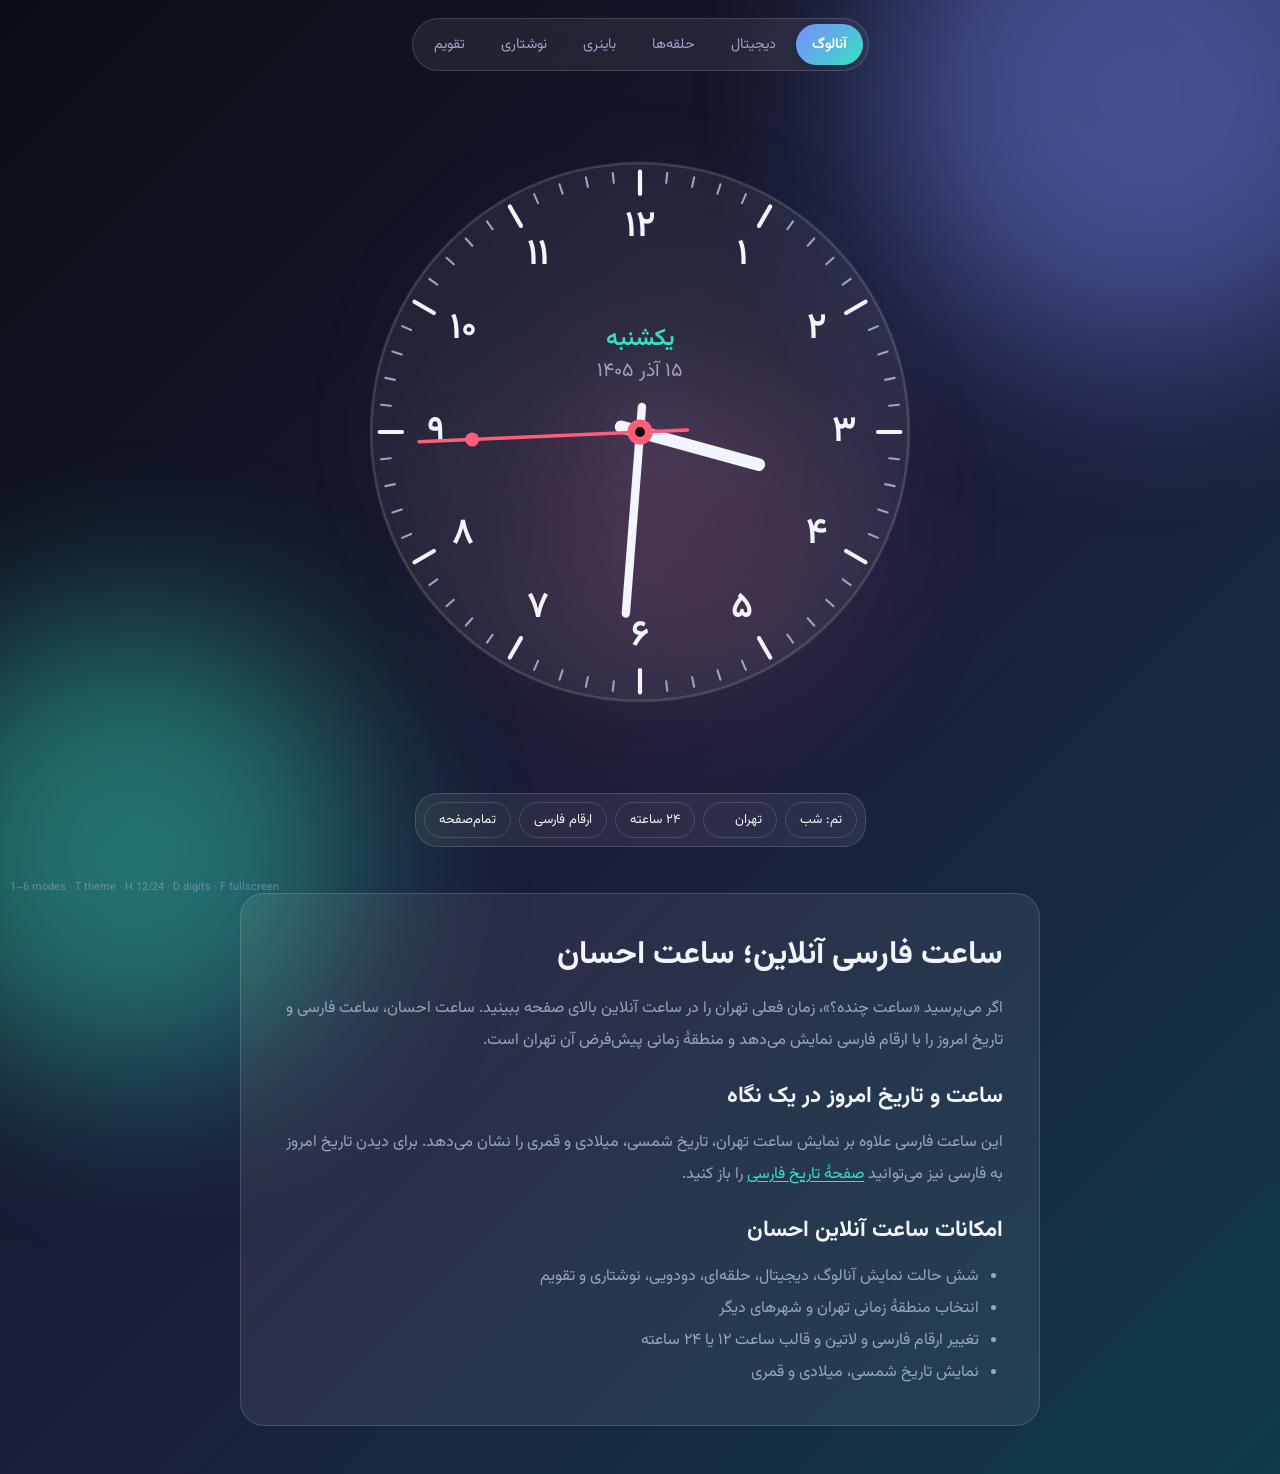
==== commit 21e20b98: "modify for seo" ====
--- a/index.html
+++ b/index.html
@@ -1,23 +1,64 @@
 <!doctype html>
-<html dir="rtl" lang="fa">
+<html dir="rtl" lang="fa-IR">
   <head>
     <meta charset="UTF-8" />
-    <title>تاریخ و ساعت فارسی</title>
+    <title>ساعت فارسی آنلاین | ساعت احسان</title>
     <meta
       name="description"
-      content="ساعت و تاریخ فارسی با حالت‌های مختلف نمایش زمان"
+      content="ساعت چنده؟ ساعت تهران و تاریخ شمسی امروز را آنلاین ببینید. ساعت فارسی احسان با نمایش آنالوگ و دیجیتال، تقویم شمسی و انتخاب منطقه زمانی."
     />
     <meta name="viewport" content="width=device-width, initial-scale=1.0" />
     <meta name="theme-color" content="#0b0d14" />
-    <meta name="robots" content="index,follow,notranslate" />
-    <meta name="google" content="notranslate" />
-    <meta property="og:title" content="تاریخ و ساعت فارسی" />
+    <meta name="robots" content="index,follow" />
+    <link rel="canonical" href="https://persian-cock.ehsan-kazemi.ir/" />
+    <link
+      rel="alternate"
+      hreflang="fa-IR"
+      href="https://persian-cock.ehsan-kazemi.ir/"
+    />
+    <meta property="og:title" content="ساعت فارسی آنلاین | ساعت احسان" />
+    <meta
+      property="og:description"
+      content="ساعت تهران، تاریخ شمسی و میلادی را با ساعت فارسی احسان ببینید."
+    />
+    <meta property="og:url" content="https://persian-cock.ehsan-kazemi.ir/" />
+    <meta property="og:type" content="website" />
+    <meta
+      property="og:image"
+      content="https://persian-cock.ehsan-kazemi.ir/images/1.png"
+    />
+    <meta property="og:image:alt" content="نمای ساعت فارسی آنلاین احسان" />
     <meta property="og:locale" content="fa_IR" />
+    <meta property="og:site_name" content="ساعت احسان" />
+    <meta name="twitter:card" content="summary_large_image" />
+    <meta name="twitter:title" content="ساعت فارسی آنلاین | ساعت احسان" />
+    <meta
+      name="twitter:description"
+      content="ساعت تهران، تاریخ شمسی و میلادی را با ساعت فارسی احسان ببینید."
+    />
+    <meta
+      name="twitter:image"
+      content="https://persian-cock.ehsan-kazemi.ir/images/1.png"
+    />
     <link rel="preconnect" href="https://fonts.googleapis.com" />
+    <link rel="preconnect" href="https://fonts.gstatic.com" crossorigin />
     <link
       href="https://fonts.googleapis.com/css2?family=Vazirmatn:wght@300;400;600;800&display=swap"
       rel="stylesheet"
     />
+    <script type="application/ld+json">
+      {
+        "@context": "https://schema.org",
+        "@type": "WebApplication",
+        "name": "ساعت احسان | ساعت فارسی آنلاین",
+        "url": "https://persian-cock.ehsan-kazemi.ir/",
+        "description": "نمایش آنلاین ساعت تهران و ساعت مناطق زمانی مختلف همراه با تاریخ شمسی، میلادی و قمری.",
+        "applicationCategory": "UtilitiesApplication",
+        "operatingSystem": "Any",
+        "inLanguage": "fa-IR",
+        "isAccessibleForFree": true
+      }
+    </script>
     <style>
       :root {
         --bg1: #0b0d14;
@@ -100,14 +141,15 @@
         padding: 0;
         -webkit-tap-highlight-color: transparent;
       }
-      html,
+      html {
+        min-height: 100%;
+      }
       body {
-        height: 100%;
-      }
-      body {
+        min-height: 100vh;
         font-family: "Vazirmatn", system-ui, sans-serif;
         color: var(--fg);
-        overflow: hidden;
+        overflow-x: hidden;
+        overflow-y: auto;
         background: linear-gradient(
           135deg,
           var(--bg1),
@@ -216,7 +258,7 @@
         display: grid;
         place-items: center;
         padding: 8px 12px;
-        min-height: 0;
+        min-height: max(280px, calc(100svh - 190px));
       }
       .view {
         grid-area: 1/1;
@@ -830,6 +872,41 @@
       .hint {
         transition: opacity 0.6s;
       }
+      .seo-content {
+        position: relative;
+        z-index: 2;
+        width: min(100% - 32px, 800px);
+        margin: 28px auto 48px;
+        padding: clamp(20px, 4vw, 36px);
+        border: 1px solid var(--card-b);
+        border-radius: 24px;
+        background: var(--card);
+        color: var(--fg);
+        line-height: 2;
+      }
+      .seo-content h1,
+      .seo-content h2 {
+        margin: 0 0 12px;
+        line-height: 1.6;
+      }
+      .seo-content h1 {
+        font-size: clamp(1.5rem, 4vw, 2rem);
+      }
+      .seo-content h2 {
+        margin-top: 22px;
+        font-size: clamp(1.15rem, 3vw, 1.4rem);
+      }
+      .seo-content p,
+      .seo-content li {
+        color: var(--muted);
+      }
+      .seo-content ul {
+        padding-inline-start: 1.5rem;
+      }
+      .seo-content a {
+        color: var(--accent2);
+        text-underline-offset: 3px;
+      }
     </style>
   </head>
   <body data-theme="midnight">
@@ -839,7 +916,7 @@
     <div class="blob b3"></div>
 
     <header>
-      <nav class="tabs" id="tabs">
+      <nav class="tabs" id="tabs" aria-label="حالت نمایش ساعت">
         <button class="tab on" data-mode="analog">آنالوگ</button>
         <button class="tab" data-mode="digital">دیجیتال</button>
         <button class="tab" data-mode="rings">حلقه‌ها</button>
@@ -988,14 +1065,36 @@
         <select class="chip" id="selTz" aria-label="منطقه زمانی"></select>
         <button class="chip" id="bH12"></button>
         <button class="chip" id="bDig"></button>
-        <button class="chip" id="bBg"></button>
         <button class="chip" id="bFull">تمام‌صفحه</button>
       </div>
     </footer>
     <div class="hint">
-      1–6 modes · T theme · H 12/24 · D digits · F
-      fullscreen
+      1–6 modes · T theme · H 12/24 · D digits · F fullscreen
     </div>
+
+    <article class="seo-content" aria-labelledby="page-title">
+      <h1 id="page-title">ساعت فارسی آنلاین؛ ساعت احسان</h1>
+      <p>
+        اگر می‌پرسید «ساعت چنده؟»، زمان فعلی تهران را در ساعت آنلاین بالای صفحه
+        ببینید. ساعت احسان، ساعت فارسی و تاریخ امروز را با ارقام فارسی نمایش
+        می‌دهد و منطقهٔ زمانی پیش‌فرض آن تهران است.
+      </p>
+
+      <h2>ساعت و تاریخ امروز در یک نگاه</h2>
+      <p>
+        این ساعت فارسی علاوه بر نمایش ساعت تهران، تاریخ شمسی، میلادی و قمری را
+        نشان می‌دهد. برای دیدن تاریخ امروز به فارسی نیز می‌توانید
+        <a href="/fa-date.html">صفحهٔ تاریخ فارسی</a> را باز کنید.
+      </p>
+
+      <h2>امکانات ساعت آنلاین احسان</h2>
+      <ul>
+        <li>شش حالت نمایش آنالوگ، دیجیتال، حلقه‌ای، دودویی، نوشتاری و تقویم</li>
+        <li>انتخاب منطقهٔ زمانی تهران و شهرهای دیگر</li>
+        <li>تغییر ارقام فارسی و لاتین و قالب ساعت ۱۲ یا ۲۴ ساعته</li>
+        <li>نمایش تاریخ شمسی، میلادی و قمری</li>
+      </ul>
+    </article>
 
     <script>
       (function () {
@@ -1473,7 +1572,6 @@
         };
         $("#stack").addEventListener("click", () => calGo(1));
 
-
         /* ===== idle: hide bars, enlarge clock ===== */
         let idleT;
         function wake() {
